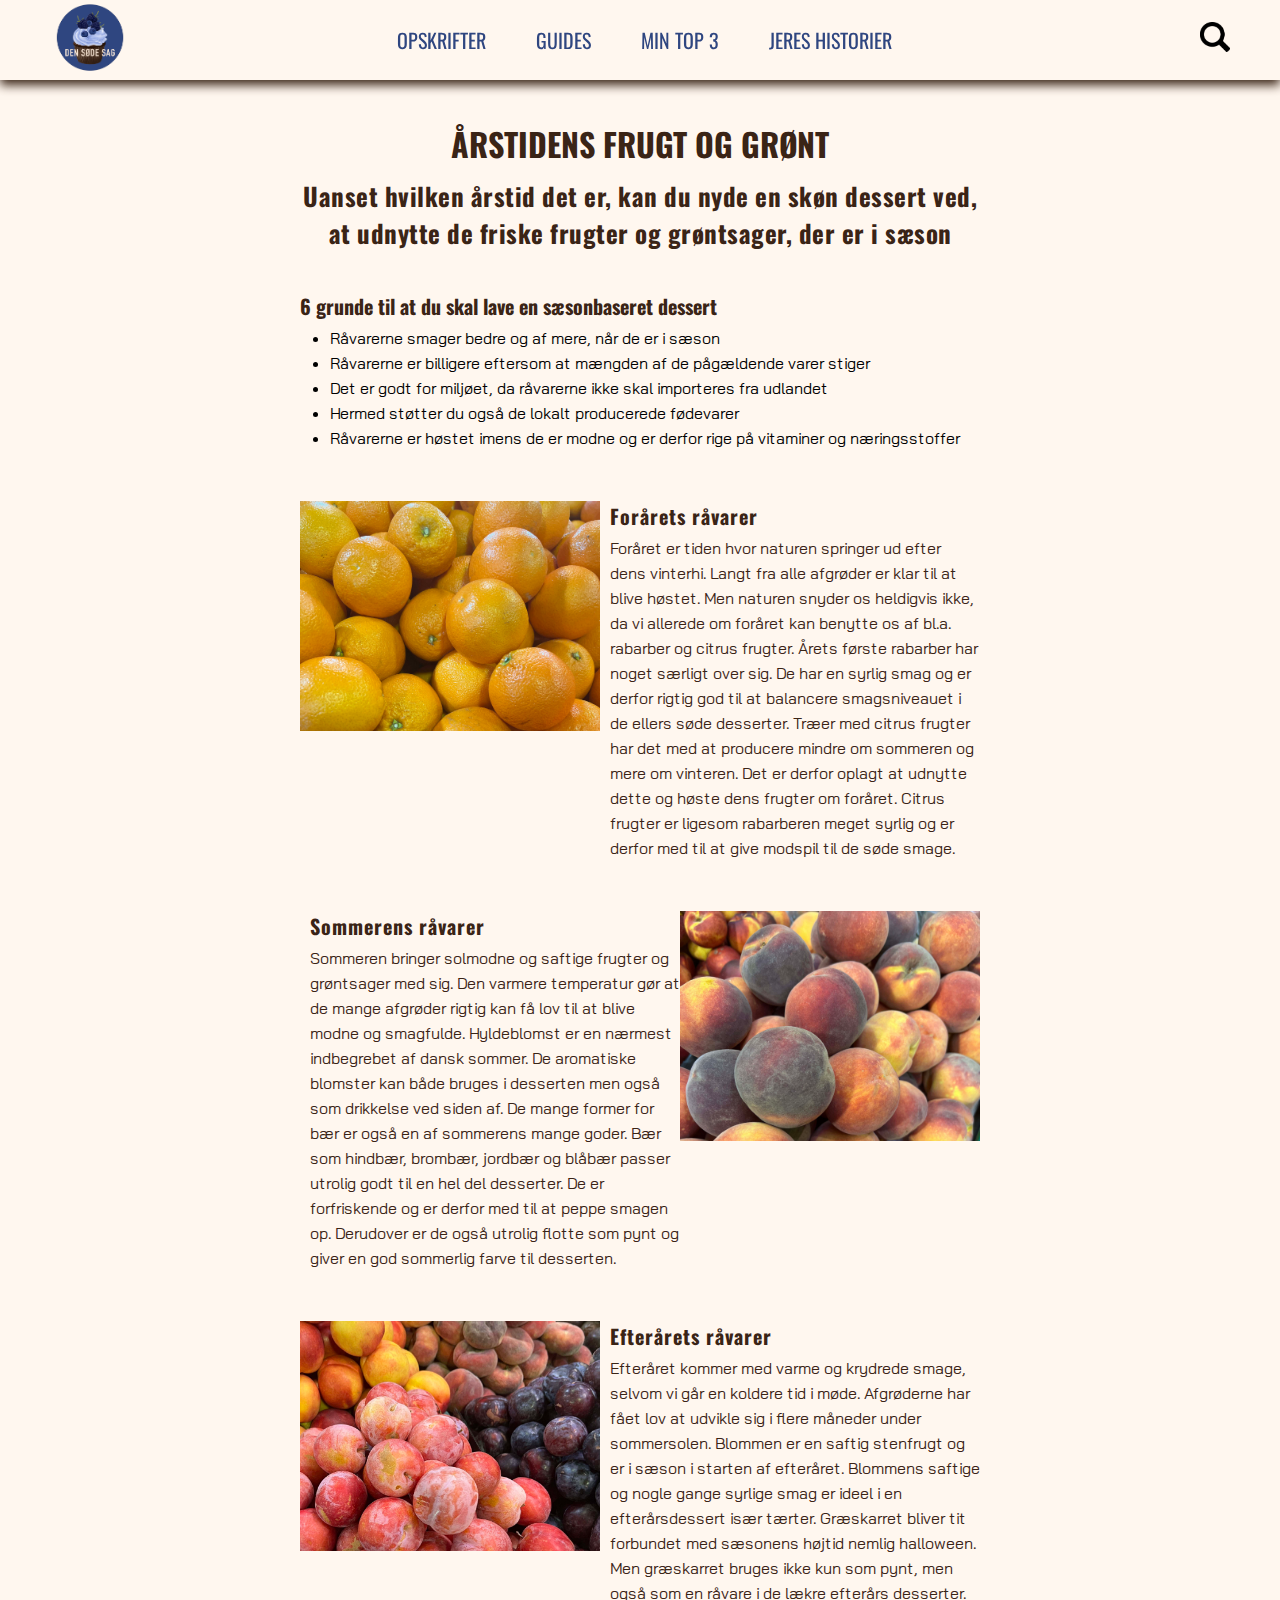
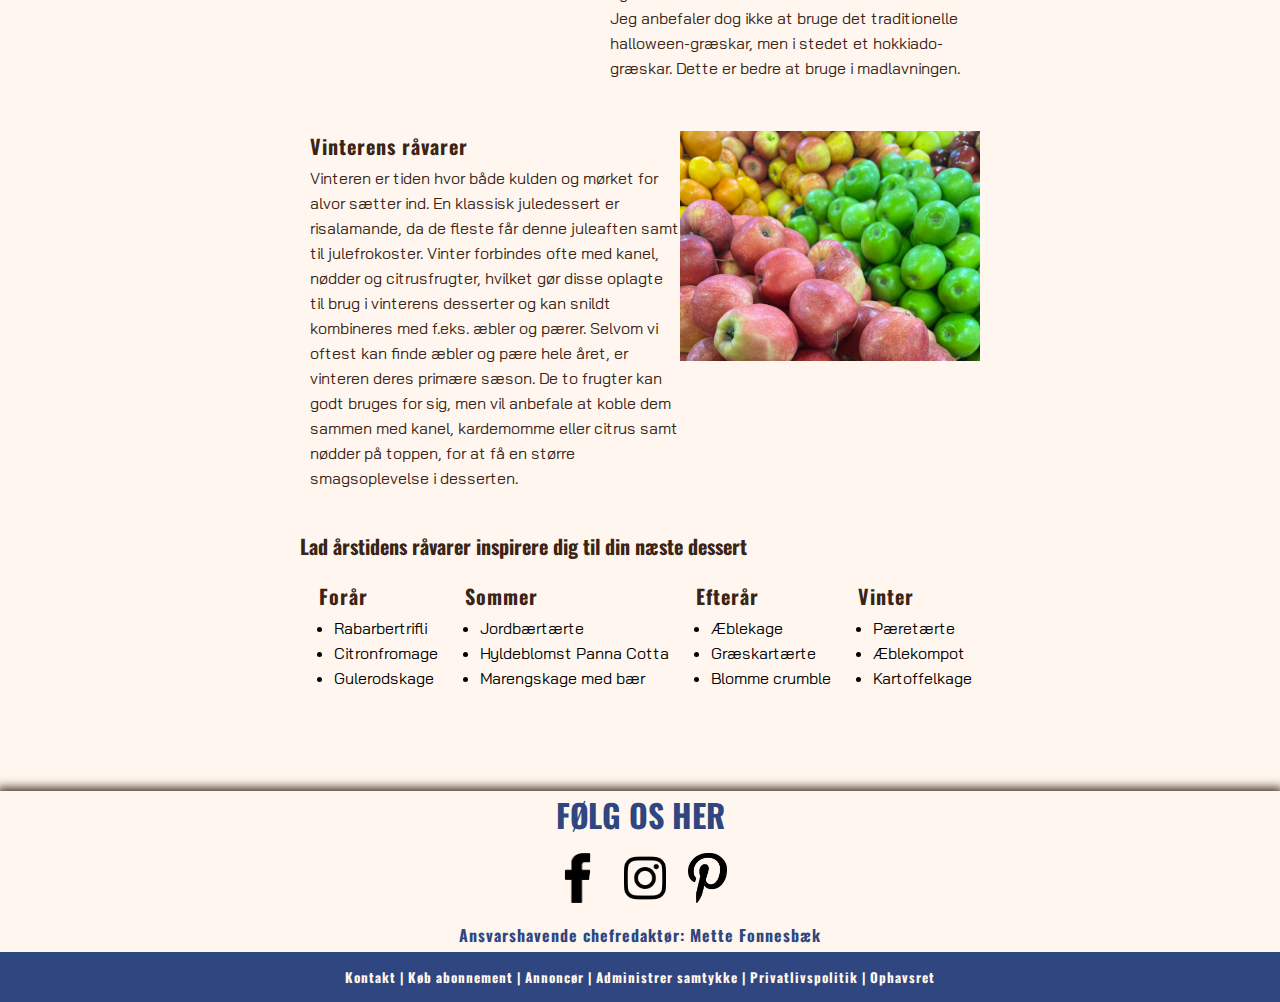
==== artikel1.html @ 9dc05729 "Initial commit" ====
<!DOCTYPE html>
<html lang="da">
<head>
    <meta charset="UTF-8">
    <meta name="viewport" content="width=device-width, initial-scale=1.0">
    <link rel="stylesheet" href="style.css">
    <link rel="stylesheet" href="https://fonts.googleapis.com/css?family=Oswald">
    <link rel="stylesheet" href="https://fonts.googleapis.com/css?family=Bai Jamjuree">
    <title>Årstidens frugt og grønt | Den Søde Sag</title>
    <meta name="description" content="Årstidens frugt og grønt">
</head>
<body>
    <!-- NAVIGATIONSMENU START -->
    <header class="header">
        <a href="index.html" class="logo"><img src="img/logo.png" alt="logo" class="logo"></a>
        <nav class="navbar">
            <ul>
                <li class="mainmenu"><a href="#">OPSKRIFTER</a>
                    <ul class="submenu">
                        <li><a href="#">Kager</a></li>
                        <li><a href="#">Desserter</a></li>
                        <li><a href="#">Sunde alternativer</a></li>
                    </ul>
                </li>
                <li class="mainmenu"><a href="#">GUIDES</a>
                    <ul class="submenu">
                        <li><a href="#">Fra nybegynder til erfaren</a></li>
                        <li><a href="#">Desserter til alle anledninger</a></li>
                        <li><a href="artikel1.html">Årstidens frugt og grønt</a></li>
                        <li><a href="artikel2.html">Dekorering af kager</a></li>
                        <li><a href="#">Temperering af chokolade</a></li>
                    </ul>
                </li>
                <li class="mainmenu"><a href="#">MIN TOP 3</a>
                    <ul class="submenu">
                        <li><a href="artikel3.html">Røremaskiner</a></li>
                        <li><a href="#">Håndmixer</a></li>
                        <li><a href="#">Bageforme</a></li>
                        <li><a href="#">Termometere</a></li>
                    </ul>
                </li>
                <li class="mainmenu"><a href="#">JERES HISTORIER</a>
                    <ul class="submenu">
                        <li><a href="#">Læs andres historier</a></li>
                        <li><a href="#">Indsend dine historier</a></li>
                    </ul>
                </li>
            </ul>
        </nav>
        <a href="index.html"><img src="img/soeg.png" alt="søg" class="soeg"></a>
    </header>
    <!-- NAVIGATIONSMENU SLUT -->

    <!-- MAIN CONTENT START -->
    <main>
        <h1 class="artikel1_h1">ÅRSTIDENS FRUGT OG GRØNT</h1>
        <h3 class="artikel1_h3">
            Uanset hvilken årstid det er, kan du nyde en skøn dessert ved, <br>
            at udnytte de friske frugter og grøntsager, der er i sæson
        </h3>
        <div>
            <h4 class="list_h4">6 grunde til at du skal lave en sæsonbaseret dessert</h4>
            <ul class="list">
                <li>Råvarerne smager bedre og af mere, når de er i sæson</li>
                <li>Råvarerne er billigere eftersom at mængden af de pågældende varer stiger</li>
                <li>Det er godt for miljøet, da råvarerne ikke skal importeres fra udlandet</li>
                <li>Hermed støtter du også de lokalt producerede fødevarer</li>
                <li>Råvarerne er høstet imens de er modne og er derfor rige på vitaminer og næringsstoffer</li>
            </ul>
        </div>
        <section class="flexcontainer_saeson">
            <div>
                <img src="img/frugt1.jpg" alt="forår" class="frugt">
            </div>
            <div>
                <h4 class="artikel1_h4">Forårets råvarer</h4>
                <p class="artikel1_p">
                    Foråret er tiden hvor naturen springer ud efter dens vinterhi. Langt fra alle afgrøder er 
                    klar til at blive høstet. Men naturen snyder os heldigvis ikke, da vi allerede om foråret 
                    kan benytte os af bl.a. rabarber og citrus frugter. Årets første rabarber har noget særligt 
                    over sig. De har en syrlig smag og er derfor rigtig god til at balancere smagsniveauet i de 
                    ellers søde desserter. Træer med citrus frugter har det med at producere mindre om sommeren 
                    og mere om vinteren. Det er derfor oplagt at udnytte dette og høste dens frugter om foråret. 
                    Citrus frugter er ligesom rabarberen meget syrlig og er derfor med til at give modspil til 
                    de søde smage.
                </p>
            </div>
        </section>
        <section class="flexcontainer_saeson">
            <div>
                <h4 class="artikel1_h4">Sommerens råvarer</h4>
                <p class="artikel1_p">
                    Sommeren bringer solmodne og saftige frugter og grøntsager med sig. Den varmere temperatur 
                    gør at de mange afgrøder rigtig kan få lov til at blive modne og smagfulde. Hyldeblomst er 
                    en nærmest indbegrebet af dansk sommer. De aromatiske blomster kan både bruges i desserten 
                    men også som drikkelse ved siden af. De mange former for bær er også en af sommerens mange 
                    goder. Bær som hindbær, brombær, jordbær og blåbær passer utrolig godt til en hel del 
                    desserter. De er forfriskende og er derfor med til at peppe smagen op. Derudover er de også 
                    utrolig flotte som pynt og giver en god sommerlig farve til desserten.
                </p>
            </div>
            <div>
                <img src="img/frugt2.jpg" alt="forår" class="frugt">
            </div>
        </section>
        <section class="flexcontainer_saeson">
            <div>
                <img src="img/frugt3.jpg" alt="forår" class="frugt">
            </div>
            <div>
                <h4 class="artikel1_h4">Efterårets råvarer</h4>
                <p class="artikel1_p">
                    Efteråret kommer med varme og krydrede smage, selvom vi går en koldere tid i møde. 
                    Afgrøderne har fået lov at udvikle sig i flere måneder under sommersolen. Blommen er en 
                    saftig stenfrugt og er i sæson i starten af efteråret. Blommens saftige og nogle gange 
                    syrlige smag er ideel i en efterårsdessert især tærter. Græskarret bliver tit forbundet 
                    med sæsonens højtid nemlig halloween. Men græskarret bruges ikke kun som pynt, men også 
                    som en råvare i de lækre efterårs desserter. Jeg anbefaler dog ikke at bruge det 
                    traditionelle halloween-græskar, men i stedet et hokkiado-græskar. Dette er bedre 
                    at bruge i madlavningen.
                </p>
            </div>
        </section>
        <section class="flexcontainer_saeson">
            <div>
                <h4 class="artikel1_h4">Vinterens råvarer</h4>
                <p class="artikel1_p">
                    Vinteren er tiden hvor både kulden og mørket for alvor sætter ind. 
                    En klassisk juledessert er risalamande, da de fleste får denne juleaften samt til 
                    julefrokoster. Vinter forbindes ofte med kanel, nødder og citrusfrugter, hvilket gør 
                    disse oplagte til brug i vinterens desserter og kan snildt kombineres med f.eks. æbler 
                    og pærer. Selvom vi oftest kan finde æbler og pære hele året, er vinteren deres primære 
                    sæson. De to frugter kan godt bruges for sig, men vil anbefale at koble dem sammen med 
                    kanel, kardemomme eller citrus samt nødder på toppen, for at få en større smagsoplevelse 
                    i desserten.
                </p>
            </div>
            <div>
                <img src="img/frugt4.jpg" alt="forår" class="frugt">
            </div>
        </section>
        <h4 class="list_h4">Lad årstidens råvarer inspirere dig til din næste dessert</h4>
        <section class="flexcontainer_inspiration">
            <div>
                <h4 class="artikel1_h4">Forår</h4>
                <ul class="list_dessert">
                    <li>Rabarbertrifli</li>
                    <li>Citronfromage</li>
                    <li>Gulerodskage</li>
                </ul>
            </div>
            <div>
                <h4 class="artikel1_h4">Sommer</h4>
                <ul class="list_dessert">
                    <li>Jordbærtærte</li>
                    <li>Hyldeblomst Panna Cotta</li>
                    <li>Marengskage med bær</li>
                </ul>
            </div>
            <div>
                <h4 class="artikel1_h4">Efterår</h4>
                <ul class="list_dessert">
                    <li>Æblekage</li>
                    <li>Græskartærte</li>
                    <li>Blomme crumble</li>
                </ul>
            </div>
            <div>
                <h4 class="artikel1_h4">Vinter</h4>
                <ul class="list_dessert">
                    <li>Pæretærte</li>
                    <li>Æblekompot</li>
                    <li>Kartoffelkage</li>
                </ul>
            </div>
        </section>
    </main>
    <!-- MAIN CONTENT SLUT -->

    <!-- FOOTER START -->
    <footer class="footer">
        <h1 class="footer_h1">FØLG OS HER</h1>
        <div class="flexcontainer_footer">
            <a href="facebook.com"><img src="img/facebook.png" alt="facebook" class="some"></a>
            <a href="instagram.com"><img src="img/instagram.png" alt="instagram" class="some"></a>
            <a href="pinterest.dk" class="pinterest"><img src="img/pinterest.png" alt="pinterest" class="some"></a>
        </div>
        <h5 class="footer_h5">Ansvarshavende chefredaktør: Mette Fonnesbæk</h5>
        <div class="kontakt">
            <h5>Kontakt | Køb abonnement | Annoncør | Administrer samtykke | Privatlivspolitik | Ophavsret</h5>
        </div>
    </footer>
    <!-- FOOTER START -->
</body>
</html>
---- style.css ----
*{
    margin: 0;
    padding: 0;
    box-sizing: border-box;
    text-decoration: none;
}

h1, h2, h3, h4, h5, h6, a{
    font-family: 'Oswald';
}

p {
    font-family: 'Bai Jamjuree';
    color: #3A2416;
}

body{
    min-height: 100vh;
    background-color: #FFF7EF;
} 

main{
    margin-right: 190px;
    margin-left: 190px;
}

/* Navigationsmenu START */
header{
    position: fixed;
    top: 0;
    left: 0;
    right: 0;
    background-color: #FFF7EF;
    border: 3px #3A2416;
    box-shadow: 0 5px 10px #3A2416;
    display: flex ;
    align-items: center;
    justify-content: space-between;
    z-index: 1;
}

header .logo{
    width: 100px;
    margin-left: 20px;
}

.mainmenu{
    margin-right: 30px;
}

.submenu{
    border: 1.5px solid #3A2416;
    box-shadow: 0 5px 10px #3A2416;
}

header .navbar ul{
    list-style: none;
}

header .navbar ul li{
    position: relative;
    float: left;
}

header .navbar ul li a{
    font-size: 20px;
    padding: 10px;
    color: #2F4680;
    display: block;
}

header .navbar ul li a:hover{
    background: #2F4680;
    color: #FFF7EF;
}

header .navbar ul li ul{
    position: absolute;
    left: 0;
    width: 200px;
    background: #FFF7EF;
    display: none;
} 

header .navbar ul li ul li{
    width: 100%;
} 

header .navbar ul li:focus-within > ul,
header .navbar ul li:hover > ul{
    display: initial;
}

.soeg{
    height: 30px;
    margin-right: 50px;
}

/* Navigationsmenu SLUT */

/* ---------- Main content forside START ---------- */
/* Velkommen START*/

.dessert{
    margin-top: 15px;
}

.dessertbillede{
    display: block;
    margin-left: auto;
    margin-right: auto;
    max-width: 80%;
}

.velkommen_h1{
    margin-top: 100px;
    margin-left: 110px;
    margin-right: 110px;
    color: #3A2416;
    text-align: center;
    font-size: 50px;
}

.velkommen_h3{
    margin-top: 5px;
    margin-left: 110px;
    margin-right: 110px;
    letter-spacing: 0.5px;
    font-size: 30px;
    color: #3A2416;
    text-align: center;
}

.velkommen_p{
    margin-top: 15px;
    margin-left: 110px;
    margin-right: 110px;
    word-spacing: 2px;
    line-height: 38px;
    font-size: 22.5px;
    text-align: center;
}
/* Velkommen SLUT*/

/* Nyeste artikler START */

.nyeste_artikler{
    margin-top: 30px;
    margin-left: 110px;
    font-size: 30px;
    color: #3A2416;
}

/* Flexbox START */

.thumbnail-grid {
	user-select: none
}

.flex {
	display: flex;
	flex-direction: row;
	flex-wrap: wrap;
	justify-content: space-around;
	align-items: stretch;
	align-content: stretch;
    margin-left: 100px;
    margin-right: 110px;
    margin-bottom: 100px;
}

.flex-item {
	flex: 1 0 auto
}

.thumbnail-grid figure {
	position: relative;
	height: 200px;
	margin: 10px;
	border-radius: 3px;
	box-shadow: inset 0 -50px 0 0 #3a2416b9;
	transition: all .9s ease-in-out
}

.thumbnail-grid figure:hover {
	box-shadow: inset 0 -200px 0 0 #3a2416b9;
}

.thumbnail-grid figcaption {
	position: absolute;
	width: 100%;
	text-align: center;
	color: #FFF7EF;
	text-shadow: 0 0 3px #3A2416;
	bottom: 10px;
	transition: all .7s ease-in-out;
    font-size: 20px;
}

.thumbnail-grid figure:hover figcaption {
	bottom: 85px;
}

* {
	box-sizing: border-box
}

.thumbnail-grid figure.i1 {
	background: url(img/frugt3.jpg) no-repeat center;
	background-size: cover;
}

.thumbnail-grid figure.i2 {
	background: url(img/kage3.jpg) no-repeat center;
	background-size: cover
}

.thumbnail-grid figure.i3 {
	background: url(img/smeg.jpg) no-repeat center;
	background-size: cover
}
/* flexbox SLUT */
/* Nyeste artikler SLUT */
/* ---------- Main content forside SLUT ---------- */

/* ---------- Main content artikel 1 START ---------- */
/* Intro START */

.artikel1_h1{
    padding-top: 120px;
    margin-left: 110px;
    margin-right: 110px;
    text-align: center;
    color: #3A2416;
}

.artikel1_h3{
    margin-top: 10px;
    margin-left: 110px;
    margin-right: 110px;
    text-align: center;
    letter-spacing: 0.5px;
    font-size: 25px;
    color: #3A2416;
}

.list_h4{
    margin-top: 40px;
    margin-left: 110px;
    margin-right: 110px;
    color: #3A2416;
    font-size: 20px;
}

.list{
    margin-top: 5px;
    margin-left: 140px;
    margin-right: 110px;
    font-family: 'Bai Jamjuree';
    line-height: 25px;
}
/* Intro SLUT*/

/* Råvarer START*/
.flexcontainer_saeson{
    margin-top: 50px;
    margin-bottom: 20px;
    margin-left: 110px;
    margin-right: 110px;
    display: flex;
    flex-direction: row;
}

.frugt{
    width: 300px;
}

.artikel1_h4{
    color: #3A2416;
    font-size: 20px;
    margin-left: 10px;
    letter-spacing: 1px;
}

.artikel1_p{
    margin-left: 10px;
    line-height: 25px;
    margin-top: 5px;
}

/* Råvarer SLUT*/

/* Dessert inspiration START*/

.flexcontainer_inspiration{
    margin-top: 20px;
    margin-left: 110px;
    margin-right: 110px;
    display: flex;
    flex-direction: row;
    justify-content: space-around;
}

.list_dessert{
    margin-top: 5px;
    margin-left: 25px;
    font-family: 'Bai Jamjuree';
    line-height: 25px;
}

/* Dessert inspiration SLUT*/
/* ---------- Main content artikel 1 SLUT ---------- */


/* ---------- Main content artikel 2 START ---------- */

.flexcontainer_artikel3{
    display: flex;
    flex-direction: row;
    margin-left: 110px;
    margin-right: 110px;
}

.flexcontainer_tekst{
    margin-top: 25px;
    margin-right: 25px;
}

.flexcontainer_billeder{
    display: flex;
    flex-direction: column;
    justify-content: center;
}

.kagebilleder{
    width: 250px;
    margin-top: 50px;
}

.artikel2_h4{
    color: #3A2416;
    font-size: 20px;
    margin-left: 10px;
    letter-spacing: 1px;
    margin-top: 35px;
}

.artikel2_p{
    margin-left: 10px;
    line-height: 25px;
    margin-top: 10px;
}

/* ---------- Main content artikel 2 SLUT ---------- */


/* ---------- Main content artikel 3 START ---------- */

.flexcontainer_maskiner{
    margin-top: 50px;
    margin-left: 110px;
    margin-right: 110px;
    display: flex;
    flex-direction: row;
    justify-content: space-around;
}

.maskine{
    width: 350px;
}

.flexcontainer_billedemtekst{
    display: flex;
    flex-direction: column;
}

.billedtekst{
    text-align: center;

}

.artikel3_h4{
    margin-left: 10px;
    color: #3A2416;
    font-size: 20px;
    letter-spacing: 1px;
}

.artikel3_p{
    margin-left: 10px;
    line-height: 25px;
    margin-top: 5px;
}

.her_knap{
    display: block;
    font-family: 'Oswald';
    font-weight: bold;
    margin-top: 5px;
    font-size: 18px;
}

.her_knap a{
    text-decoration: underline;
    color: inherit;
}

.artikel3_outro{
    font-size: 18px;
    line-height: 30px;
    margin-top: 35px;
    text-align: center;
    margin-left: 110px;
    margin-right: 110px;
}

/* ---------- Main content artikel 3 SLUT ---------- */

/* Footer START */

footer{
    margin-top: 100px;
    background-color: #FFF7EF;
    border: 3px #3A2416;
    box-shadow: 0 0 10px 3px #3A2416;
    z-index: 1;
}

.footer_h1{
    text-align: center;
    color: #2F4680;
}

.flexcontainer_footer{
    display: flex;
    flex-direction: row;
    justify-content: center;
    align-items: center;
    margin: 10px;
}

.some{
    height: 50px;
    margin: 5px;
}

.footer_h5{
    text-align: center;
    margin: 5px;
    color: #2F4680;
    letter-spacing: 1px;
    font-size: 16px;
}

.kontakt{
    background: #2F4680;
    color: #FFF7EF;
    padding: 15px;
    text-align: center;
    letter-spacing: 1px;
}

/* Footer SLUT */
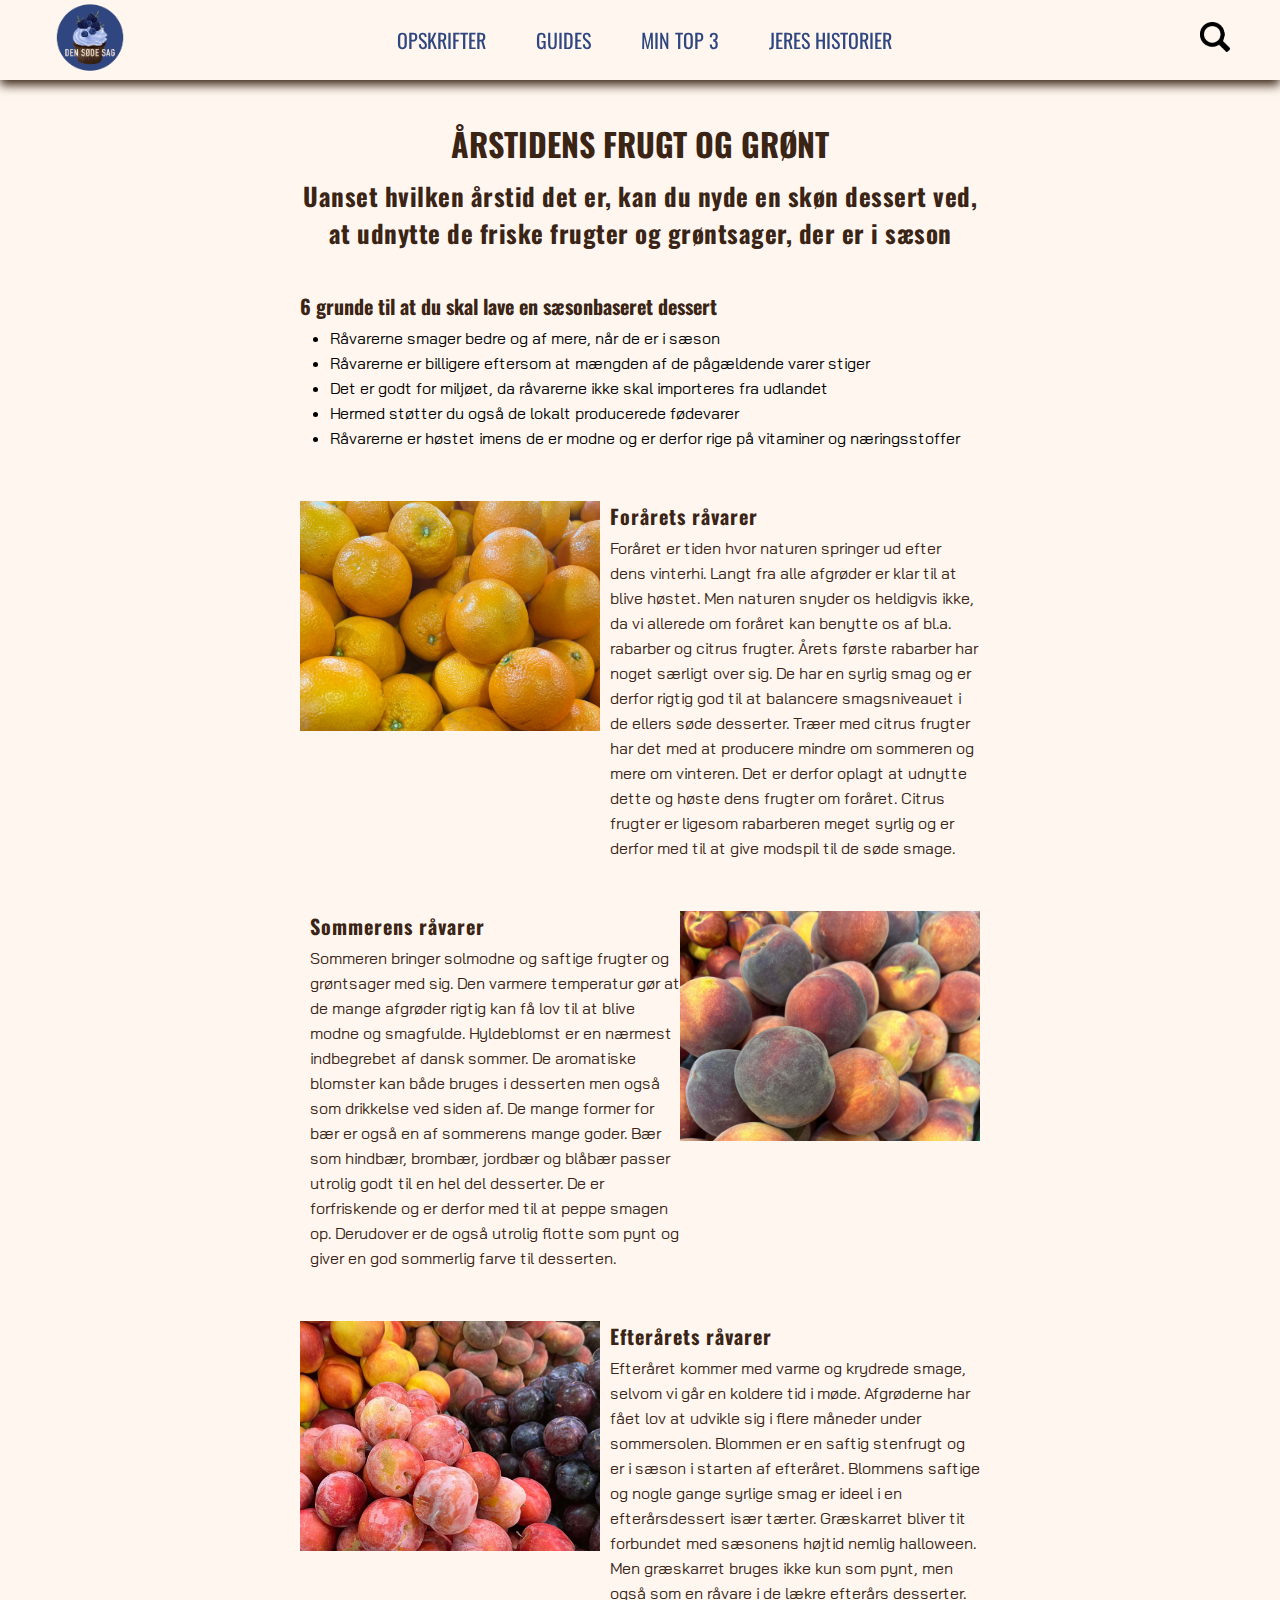
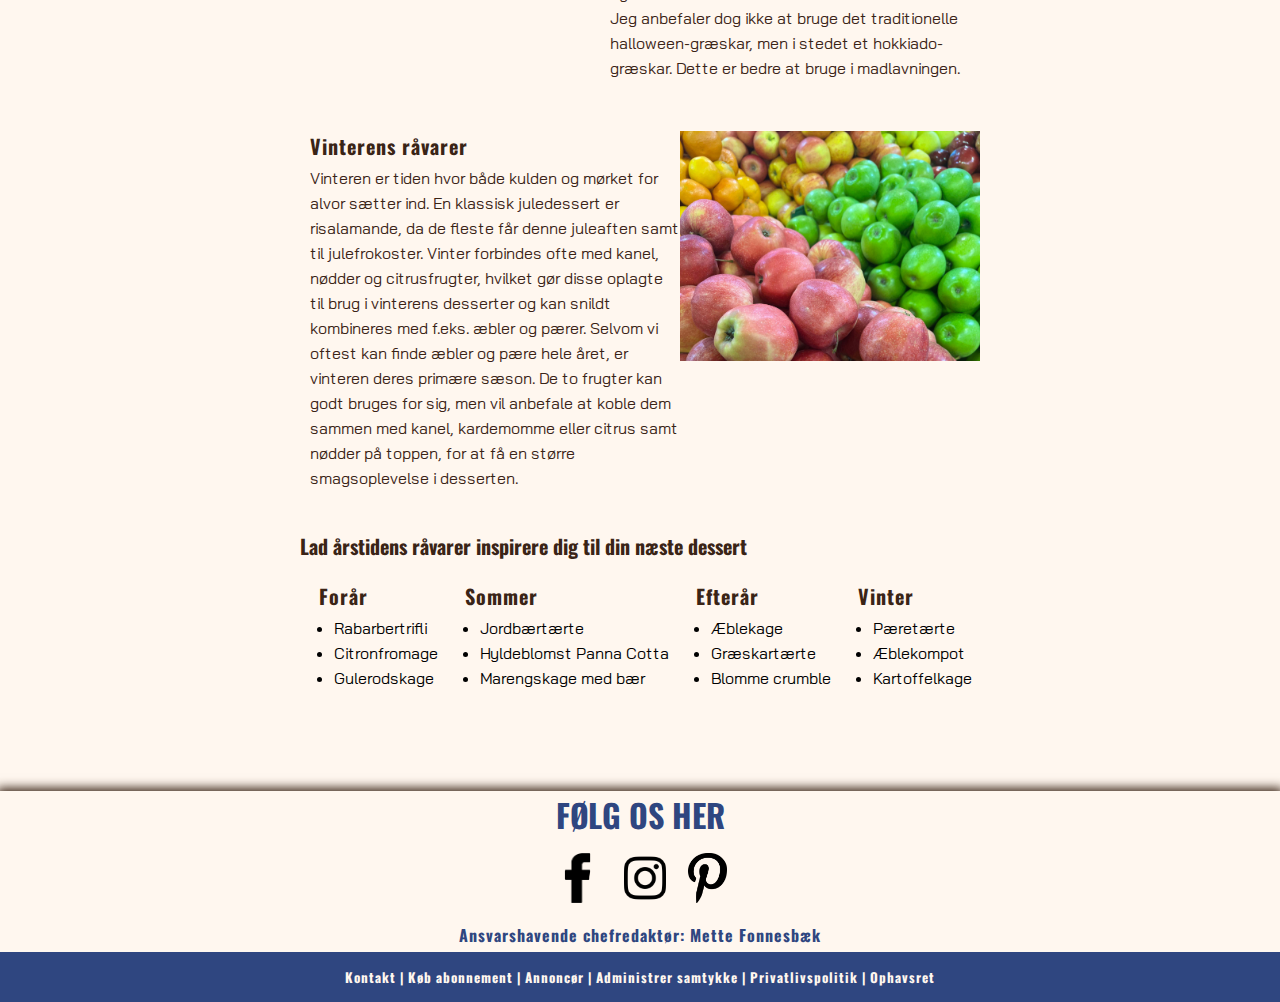
==== commit 580fdba9: "footer" ====
--- a/artikel1.html
+++ b/artikel1.html
@@ -190,6 +190,6 @@
             <h5>Kontakt | Køb abonnement | Annoncør | Administrer samtykke | Privatlivspolitik | Ophavsret</h5>
         </div>
     </footer>
-    <!-- FOOTER START -->
+    <!-- FOOTER SLUT -->
 </body>
 </html>--- a/style.css
+++ b/style.css
@@ -311,7 +311,6 @@
 /* Dessert inspiration SLUT*/
 /* ---------- Main content artikel 1 SLUT ---------- */
 
-
 /* ---------- Main content artikel 2 START ---------- */
 
 .flexcontainer_artikel3{
@@ -352,7 +351,6 @@
 }
 
 /* ---------- Main content artikel 2 SLUT ---------- */
-
 
 /* ---------- Main content artikel 3 START ---------- */
 
